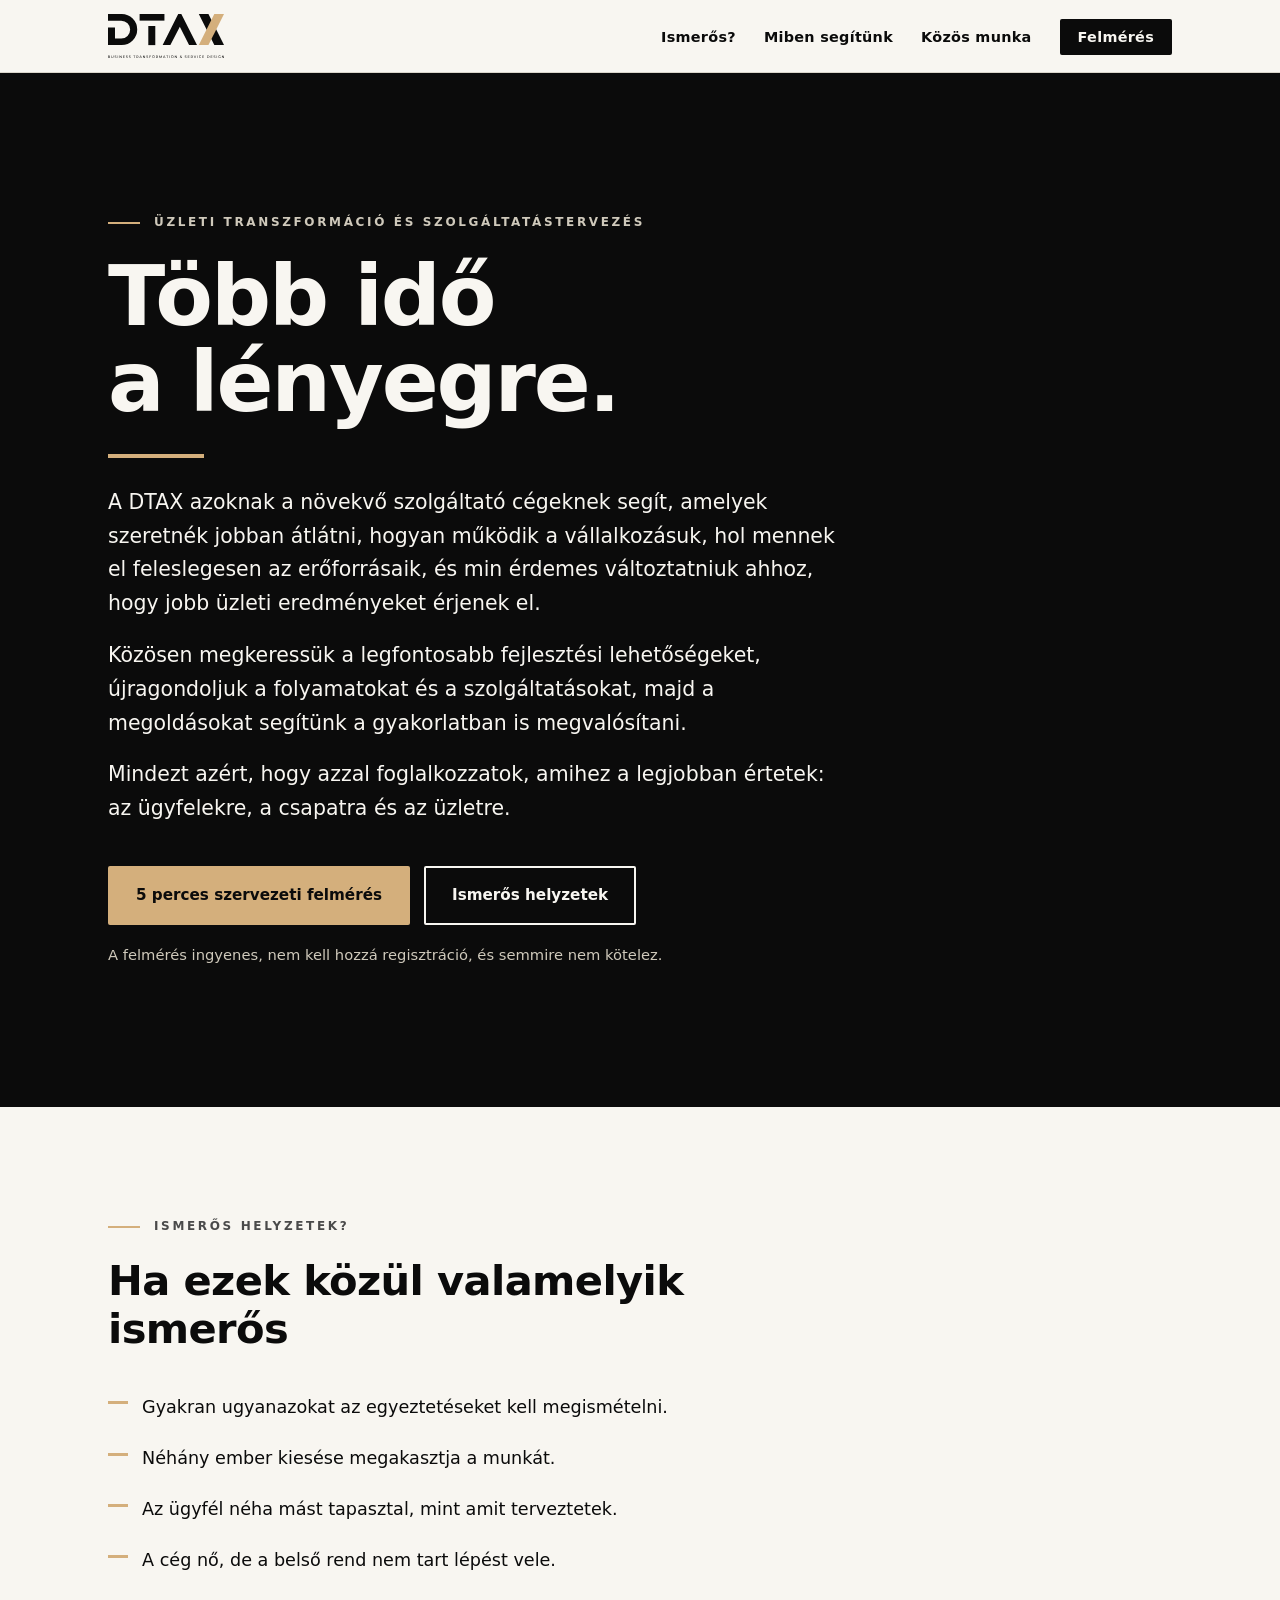
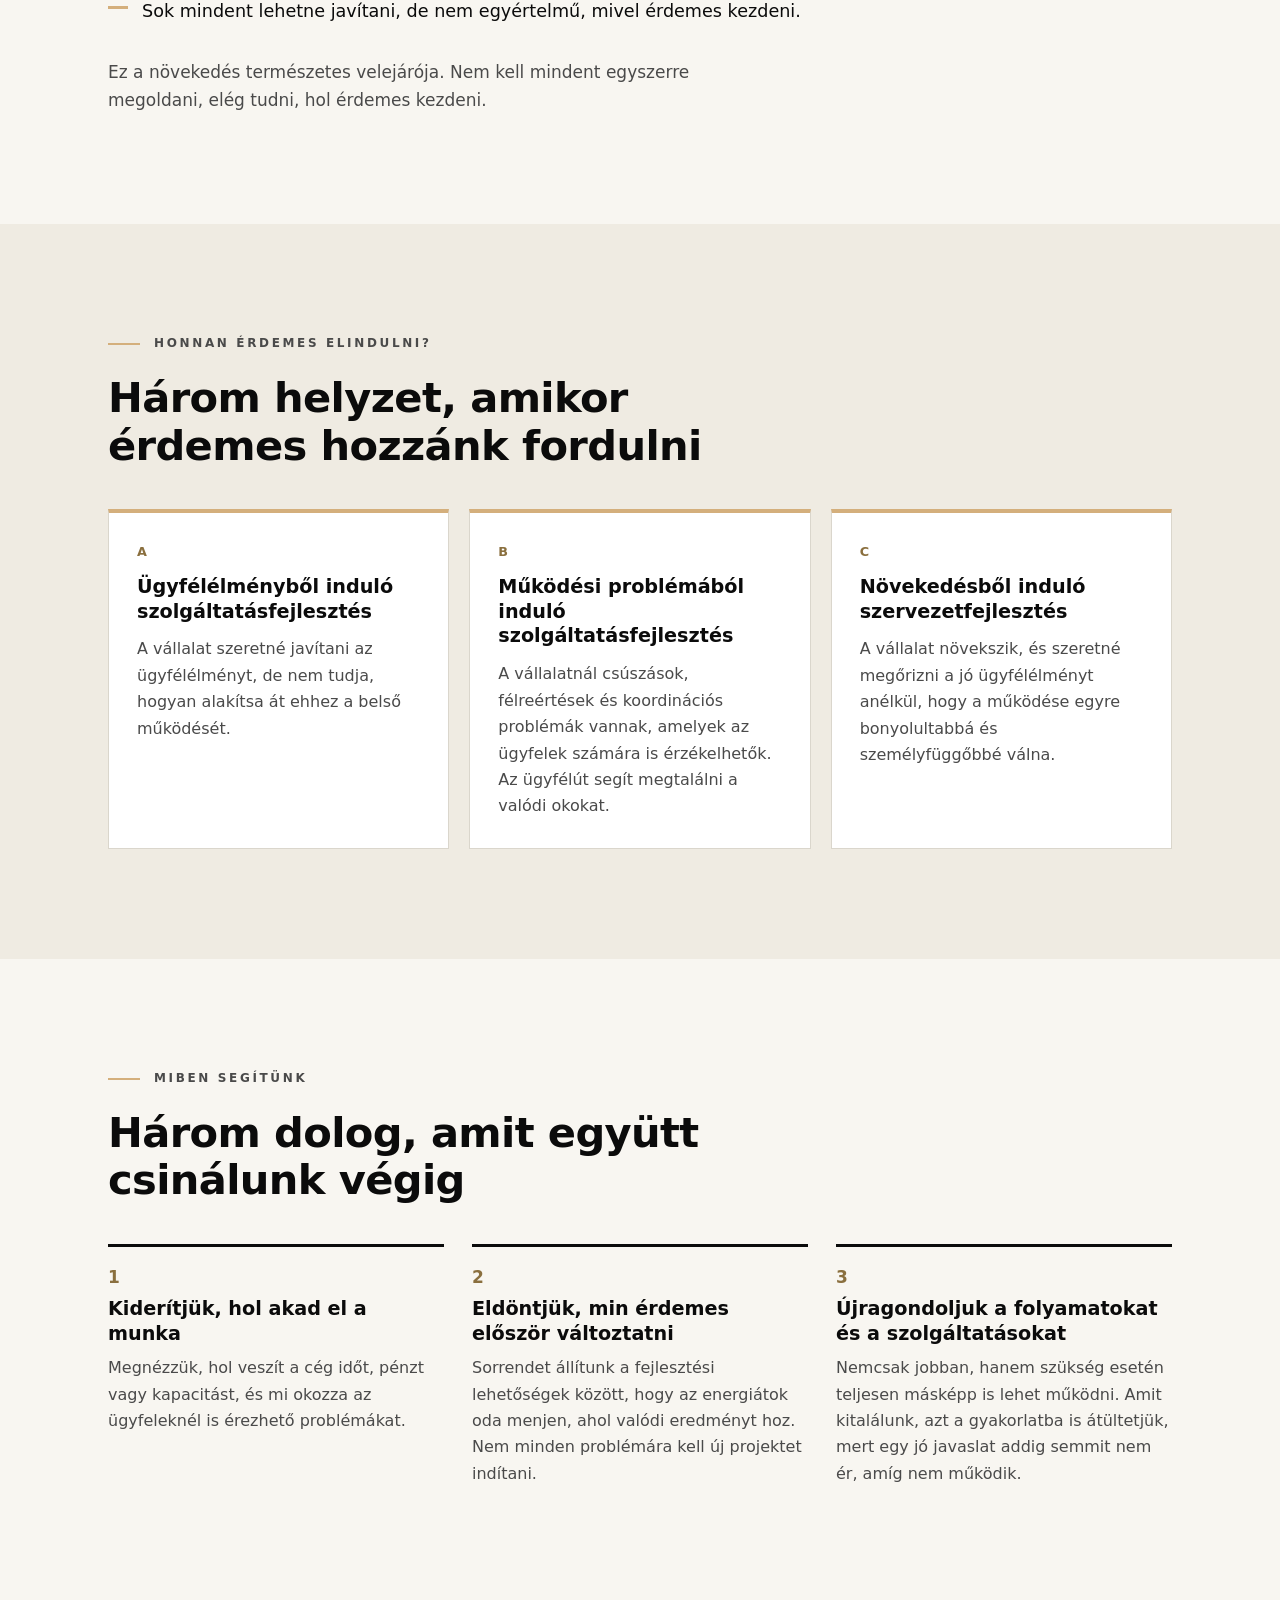
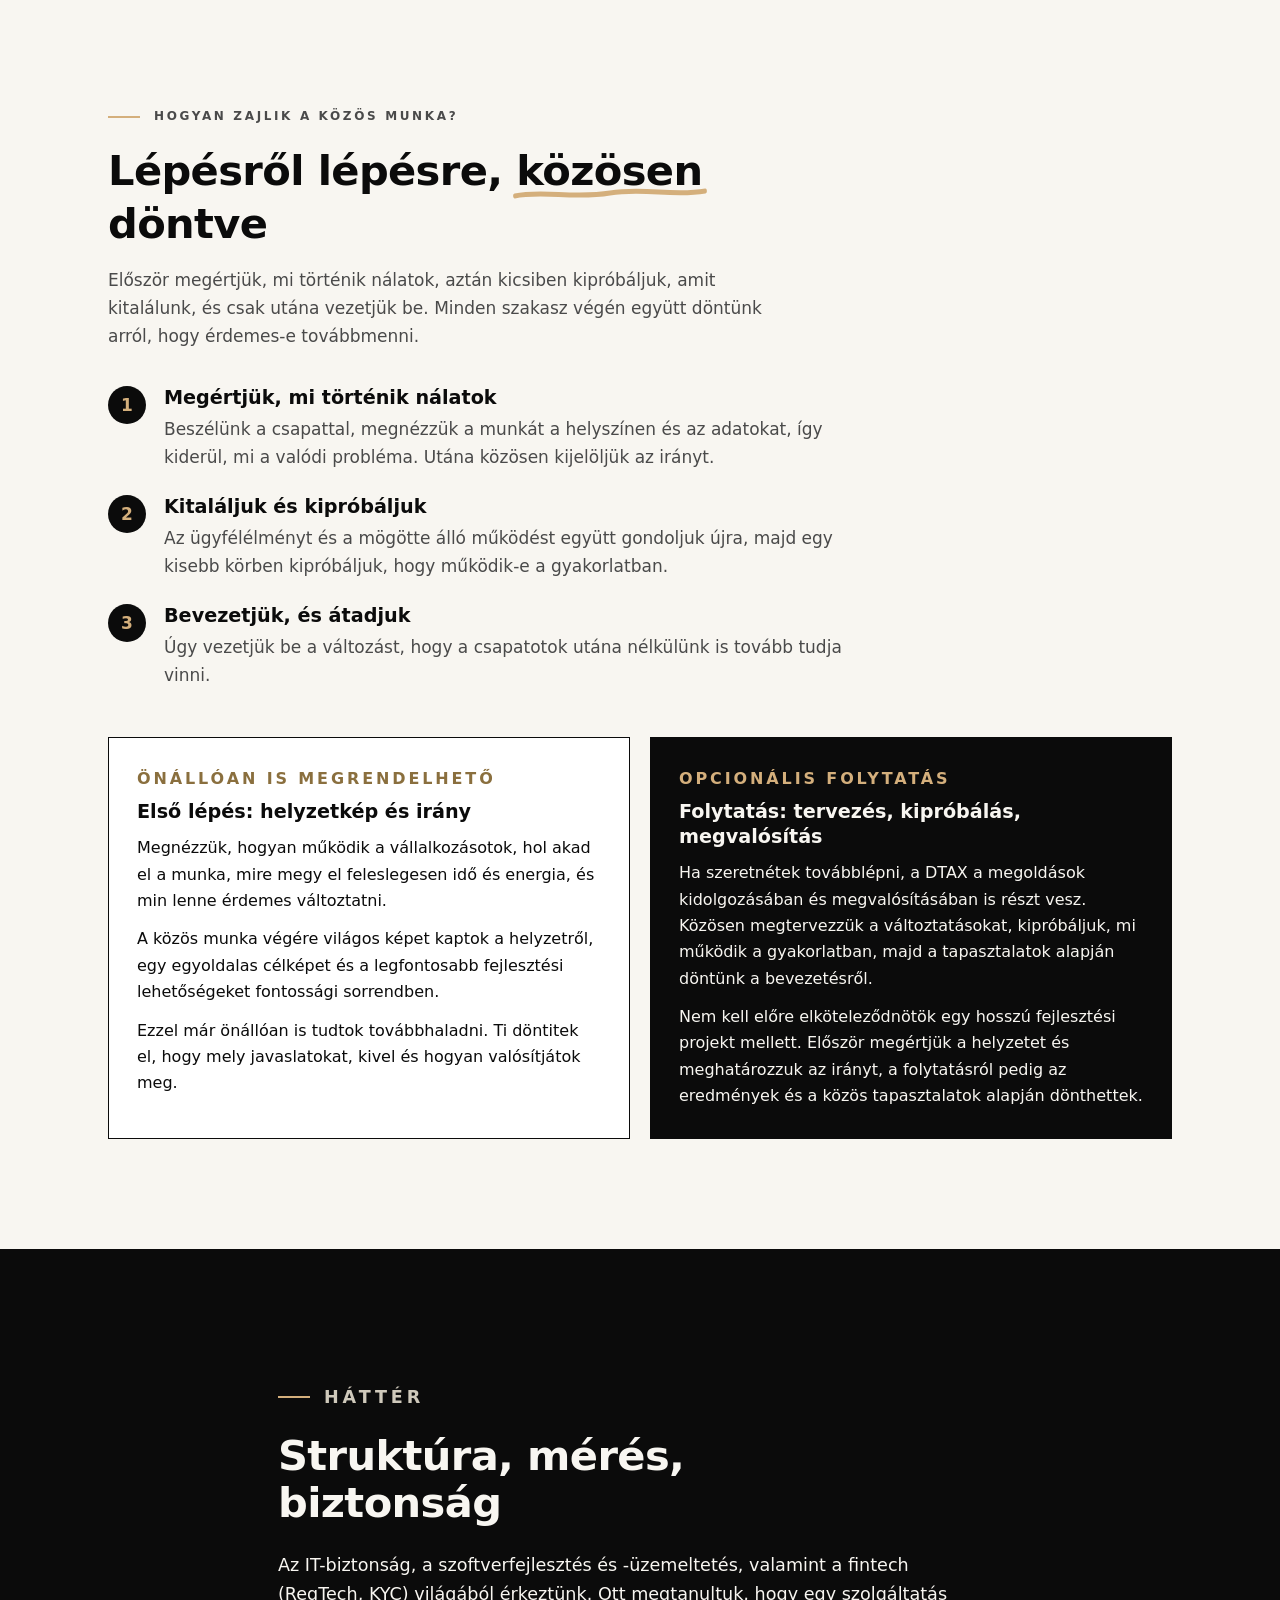
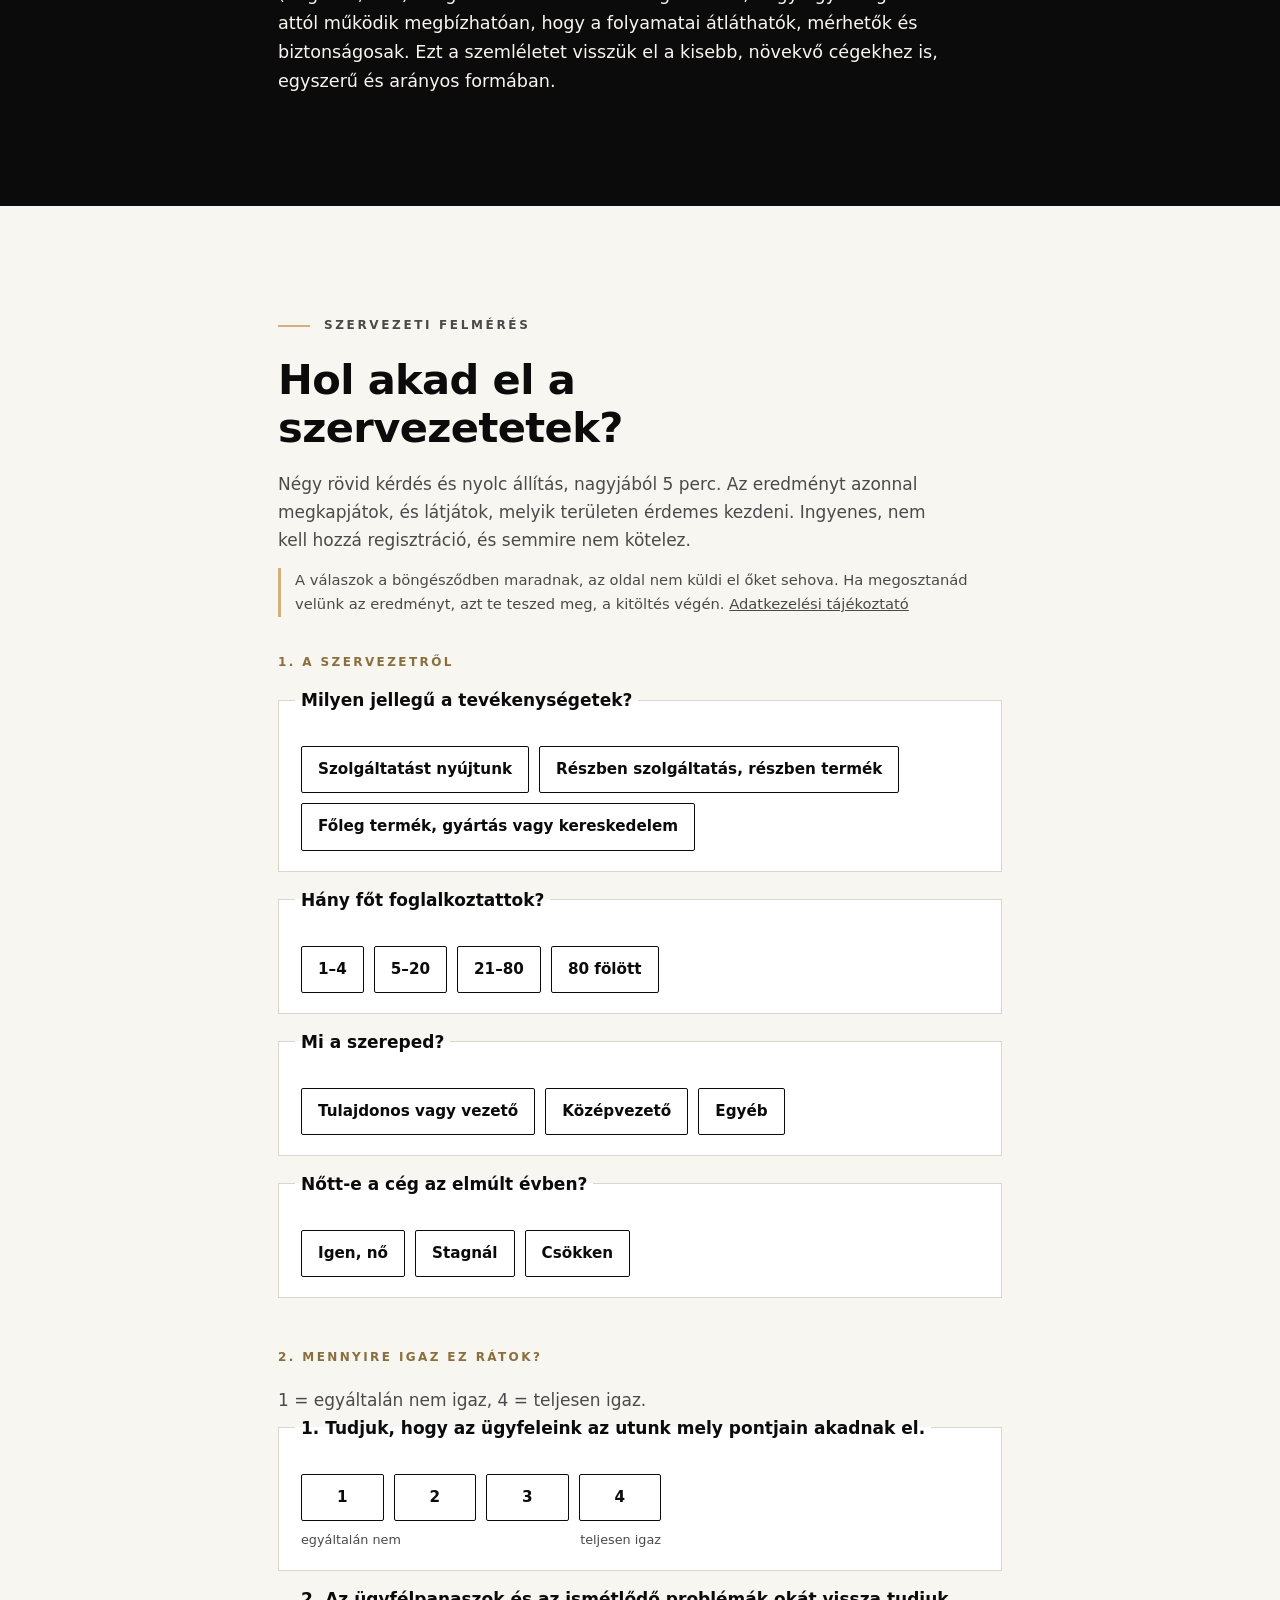
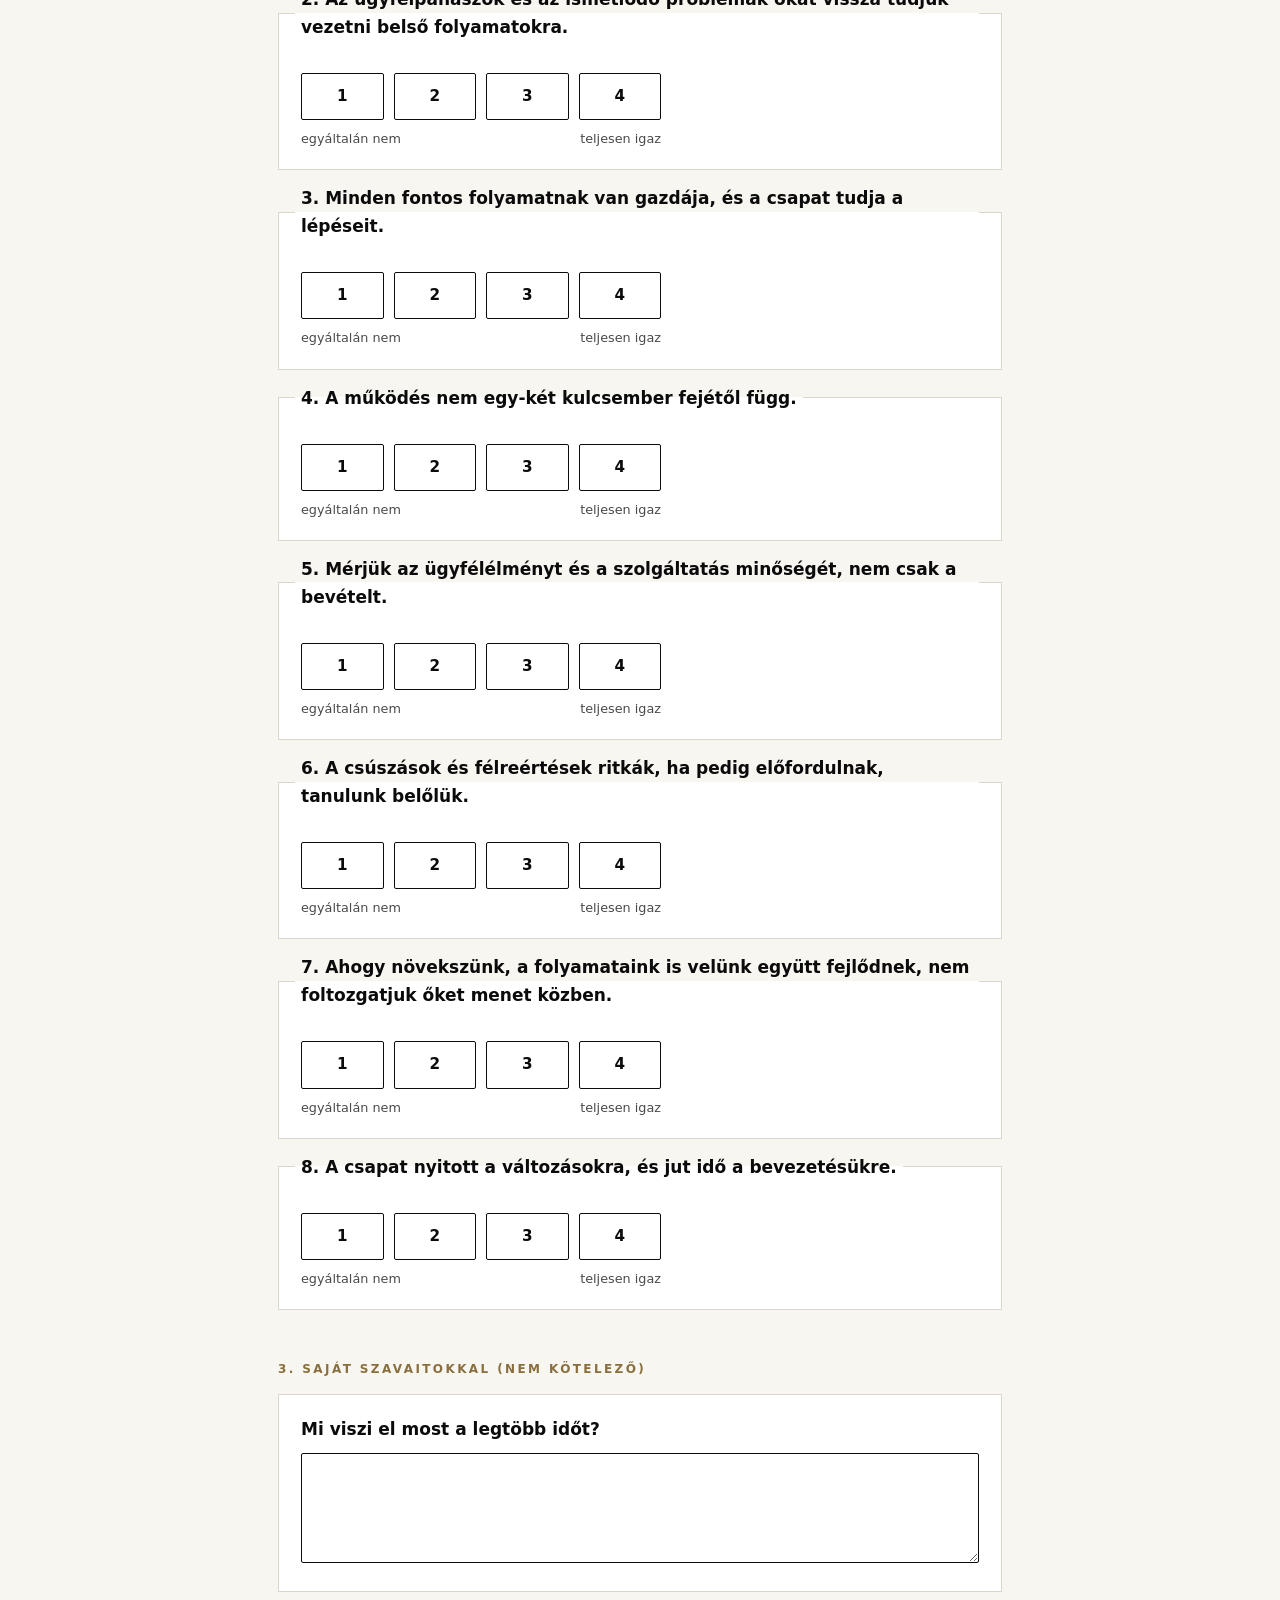
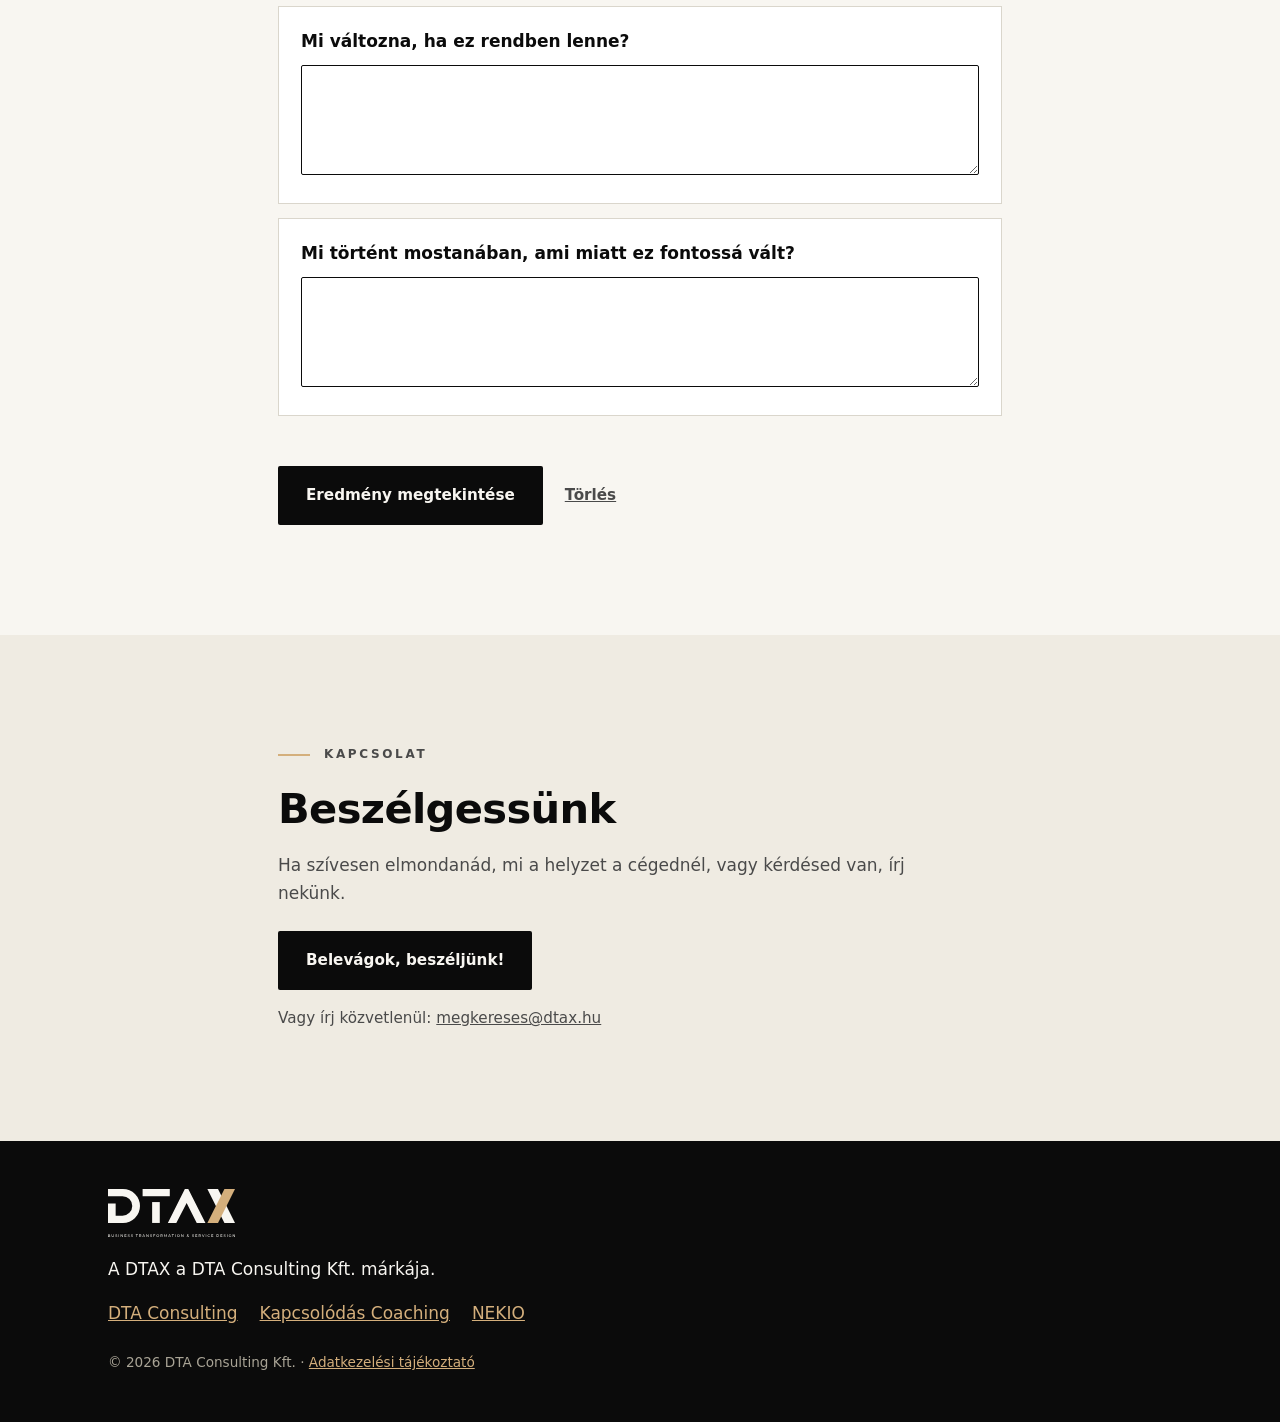
==== index.html @ 608e7c0e "Add files via upload" ====
<!doctype html>
<html lang="hu">
<head>
  <meta charset="utf-8">
  <meta name="viewport" content="width=device-width, initial-scale=1">
  <title>DTAX – Több idő a lényegre</title>
  <meta name="description" content="A DTAX növekvő szolgáltató cégeknek segít jobban átlátni a működésüket, megtalálni, hol mennek el feleslegesen az erőforrásaik, és a változtatásokat a gyakorlatban is megvalósítani.">
  <meta name="theme-color" content="#0B0B0B">
  <link rel="canonical" href="https://dtax.hu/">
  <link rel="icon" href="assets/dtax-avatar-dark.svg" type="image/svg+xml">
  <link rel="apple-touch-icon" href="assets/apple-touch-icon.png">

  <meta property="og:type" content="website">
  <meta property="og:locale" content="hu_HU">
  <meta property="og:site_name" content="DTAX">
  <meta property="og:title" content="DTAX – Több idő a lényegre">
  <meta property="og:description" content="Megkeressük, hol akad el a munka, min érdemes változtatni, és a megoldásokat a gyakorlatba is átültetjük.">
  <meta property="og:url" content="https://dtax.hu/">
  <meta name="twitter:card" content="summary">

  <link rel="stylesheet" href="styles.css">
</head>
<body>
  <a class="skip" href="#main">Ugrás a tartalomra</a>

  <header class="site-header" id="top">
    <div class="wrap header-inner">
      <a class="logo" href="#top" aria-label="DTAX – oldal teteje">
        <img src="assets/dtax-logo-light.svg" alt="DTAX" width="200" height="76">
      </a>
      <button class="nav-toggle" type="button" aria-expanded="false" aria-controls="site-nav">
        <span class="nav-toggle-label">Menü</span>
        <span class="nav-toggle-bars" aria-hidden="true"></span>
      </button>
      <nav class="site-nav" id="site-nav" aria-label="Főmenü">
        <ul>
          <li><a href="#ismeros">Ismerős?</a></li>
          <li><a href="#terulet">Miben segítünk</a></li>
          <li><a href="#modszer">Közös munka</a></li>
          <li><a class="nav-cta" href="#felmeres">Felmérés</a></li>
        </ul>
      </nav>
    </div>
  </header>

  <main id="main">
    <section class="hero" aria-labelledby="hero-title">
      <div class="wrap hero-inner">
        <p class="eyebrow">Üzleti transzformáció és szolgáltatástervezés</p>
        <h1 id="hero-title">Több idő<br>a lényegre.</h1>
        <p class="lead">A DTAX azoknak a növekvő szolgáltató cégeknek segít, amelyek szeretnék jobban átlátni, hogyan működik a vállalkozásuk, hol mennek el feleslegesen az erőforrásaik, és min érdemes változtatniuk ahhoz, hogy jobb üzleti eredményeket érjenek el.</p>
        <p class="lead lead-2">Közösen megkeressük a legfontosabb fejlesztési lehetőségeket, újragondoljuk a folyamatokat és a szolgáltatásokat, majd a megoldásokat segítünk a gyakorlatban is megvalósítani.</p>
        <p class="lead lead-2">Mindezt azért, hogy azzal foglalkozzatok, amihez a legjobban értetek: az ügyfelekre, a csapatra és az üzletre.</p>
        <div class="hero-actions">
          <a class="btn btn-gold" href="#felmeres">5 perces szervezeti felmérés</a>
          <a class="btn btn-ghost" href="#ismeros">Ismerős helyzetek</a>
        </div>
        <p class="hero-note">A felmérés ingyenes, nem kell hozzá regisztráció, és semmire nem kötelez.</p>
      </div>
    </section>

    <section class="section" id="ismeros" aria-labelledby="ismeros-title">
      <div class="wrap">
        <p class="eyebrow">Ismerős helyzetek?</p>
        <h2 id="ismeros-title">Ha ezek közül valamelyik ismerős</h2>
        <ul class="symptoms">
          <li>Gyakran ugyanazokat az egyeztetéseket kell megismételni.</li>
          <li>Néhány ember kiesése megakasztja a munkát.</li>
          <li>Az ügyfél néha mást tapasztal, mint amit terveztetek.</li>
          <li>A cég nő, de a belső rend nem tart lépést vele.</li>
          <li>Sok mindent lehetne javítani, de nem egyértelmű, mivel érdemes kezdeni.</li>
        </ul>
        <p class="symptoms-note">Ez a növekedés természetes velejárója. Nem kell mindent egyszerre megoldani, elég tudni, hol érdemes kezdeni.</p>
      </div>
    </section>

    <section class="section alt" id="helyzetek" aria-labelledby="helyzetek-title">
      <div class="wrap">
        <p class="eyebrow">Honnan érdemes elindulni?</p>
        <h2 id="helyzetek-title">Három helyzet, amikor érdemes hozzánk fordulni</h2>
        <ul class="cards three">
          <li class="card">
            <span class="card-tag">A</span>
            <h3>Ügyfélélményből induló szolgáltatásfejlesztés</h3>
            <p>A vállalat szeretné javítani az ügyfélélményt, de nem tudja, hogyan alakítsa át ehhez a belső működését.</p>
          </li>
          <li class="card">
            <span class="card-tag">B</span>
            <h3>Működési problémából induló szolgáltatásfejlesztés</h3>
            <p>A vállalatnál csúszások, félreértések és koordinációs problémák vannak, amelyek az ügyfelek számára is érzékelhetők. Az ügyfélút segít megtalálni a valódi okokat.</p>
          </li>
          <li class="card">
            <span class="card-tag">C</span>
            <h3>Növekedésből induló szervezetfejlesztés</h3>
            <p>A vállalat növekszik, és szeretné megőrizni a jó ügyfélélményt anélkül, hogy a működése egyre bonyolultabbá és személyfüggőbbé válna.</p>
          </li>
        </ul>
      </div>
    </section>

    <section class="section" id="terulet" aria-labelledby="terulet-title">
      <div class="wrap">
        <p class="eyebrow">Miben segítünk</p>
        <h2 id="terulet-title">Három dolog, amit együtt csinálunk végig</h2>
        <ol class="areas">
          <li>
            <span class="area-n">1</span>
            <h3>Kiderítjük, hol akad el a munka</h3>
            <p>Megnézzük, hol veszít a cég időt, pénzt vagy kapacitást, és mi okozza az ügyfeleknél is érezhető problémákat.</p>
          </li>
          <li>
            <span class="area-n">2</span>
            <h3>Eldöntjük, min érdemes először változtatni</h3>
            <p>Sorrendet állítunk a fejlesztési lehetőségek között, hogy az energiátok oda menjen, ahol valódi eredményt hoz. Nem minden problémára kell új projektet indítani.</p>
          </li>
          <li>
            <span class="area-n">3</span>
            <h3>Újragondoljuk a folyamatokat és a szolgáltatásokat</h3>
            <p>Nemcsak jobban, hanem szükség esetén teljesen másképp is lehet működni. Amit kitalálunk, azt a gyakorlatba is átültetjük, mert egy jó javaslat addig semmit nem ér, amíg nem működik.</p>
          </li>
        </ol>
      </div>
    </section>

    <section class="section" id="modszer" aria-labelledby="modszer-title">
      <div class="wrap">
        <p class="eyebrow">Hogyan zajlik a közös munka?</p>
        <h2 id="modszer-title">Lépésről lépésre, <span class="hl">közösen</span> döntve</h2>
        <p class="section-lead">Először megértjük, mi történik nálatok, aztán kicsiben kipróbáljuk, amit kitalálunk, és csak utána vezetjük be. Minden szakasz végén együtt döntünk arról, hogy érdemes-e továbbmenni.</p>

        <ol class="steps">
          <li><span class="step-n">1</span><div><h3>Megértjük, mi történik nálatok</h3><p>Beszélünk a csapattal, megnézzük a munkát a helyszínen és az adatokat, így kiderül, mi a valódi probléma. Utána közösen kijelöljük az irányt.</p></div></li>
          <li><span class="step-n">2</span><div><h3>Kitaláljuk és kipróbáljuk</h3><p>Az ügyfélélményt és a mögötte álló működést együtt gondoljuk újra, majd egy kisebb körben kipróbáljuk, hogy működik-e a gyakorlatban.</p></div></li>
          <li><span class="step-n">3</span><div><h3>Bevezetjük, és átadjuk</h3><p>Úgy vezetjük be a változást, hogy a csapatotok utána nélkülünk is tovább tudja vinni.</p></div></li>
        </ol>

        <div class="packages">
          <article class="package">
            <p class="package-kicker">Önállóan is megrendelhető</p>
            <h3>Első lépés: helyzetkép és irány</h3>
            <p>Megnézzük, hogyan működik a vállalkozásotok, hol akad el a munka, mire megy el feleslegesen idő és energia, és min lenne érdemes változtatni.</p>
            <p>A közös munka végére világos képet kaptok a helyzetről, egy egyoldalas célképet és a legfontosabb fejlesztési lehetőségeket fontossági sorrendben.</p>
            <p>Ezzel már önállóan is tudtok továbbhaladni. Ti döntitek el, hogy mely javaslatokat, kivel és hogyan valósítjátok meg.</p>
          </article>
          <article class="package dark">
            <p class="package-kicker">Opcionális folytatás</p>
            <h3>Folytatás: tervezés, kipróbálás, megvalósítás</h3>
            <p>Ha szeretnétek továbblépni, a DTAX a megoldások kidolgozásában és megvalósításában is részt vesz. Közösen megtervezzük a változtatásokat, kipróbáljuk, mi működik a gyakorlatban, majd a tapasztalatok alapján döntünk a bevezetésről.</p>
            <p>Nem kell előre elköteleződnötök egy hosszú fejlesztési projekt mellett. Először megértjük a helyzetet és meghatározzuk az irányt, a folytatásról pedig az eredmények és a közös tapasztalatok alapján dönthettek.</p>
          </article>
        </div>
      </div>
    </section>

    <section class="section dark" id="hatter" aria-labelledby="hatter-title">
      <div class="wrap narrow">
        <p class="eyebrow">Háttér</p>
        <h2 id="hatter-title">Struktúra, mérés, biztonság</h2>
        <p>Az IT-biztonság, a szoftverfejlesztés és -üzemeltetés, valamint a fintech (RegTech, KYC) világából érkeztünk. Ott megtanultuk, hogy egy szolgáltatás attól működik megbízhatóan, hogy a folyamatai átláthatók, mérhetők és biztonságosak. Ezt a szemléletet visszük el a kisebb, növekvő cégekhez is, egyszerű és arányos formában.</p>
      </div>
    </section>

    <section class="section" id="felmeres" aria-labelledby="felmeres-title">
      <div class="wrap narrow">
        <p class="eyebrow">Szervezeti felmérés</p>
        <h2 id="felmeres-title">Hol akad el a szervezetetek?</h2>
        <p class="section-lead">Négy rövid kérdés és nyolc állítás, nagyjából 5 perc. Az eredményt azonnal megkapjátok, és látjátok, melyik területen érdemes kezdeni. Ingyenes, nem kell hozzá regisztráció, és semmire nem kötelez.</p>
        <p class="privacy-note" id="privacy-note">A válaszok a böngésződben maradnak, az oldal nem küldi el őket sehova. Ha megosztanád velünk az eredményt, azt te teszed meg, a kitöltés végén. <a href="adatkezelesi-tajekoztato.html">Adatkezelési tájékoztató</a></p>

        <form id="assessment" novalidate aria-describedby="privacy-note">
          <div id="assessment-fields"></div>
          <p class="form-error" id="form-error" role="alert" hidden></p>
          <div class="form-actions">
            <button class="btn btn-ink" type="submit">Eredmény megtekintése</button>
            <button class="btn btn-link" type="reset" id="reset-btn">Törlés</button>
          </div>
        </form>

        <section id="result" class="result" tabindex="-1" aria-live="polite" hidden></section>
      </div>
    </section>

    <section class="section alt" id="kapcsolat" aria-labelledby="kapcsolat-title">
      <div class="wrap narrow">
        <p class="eyebrow">Kapcsolat</p>
        <h2 id="kapcsolat-title">Beszélgessünk</h2>
        <p class="section-lead">Ha szívesen elmondanád, mi a helyzet a cégednél, vagy kérdésed van, írj nekünk.</p>
        <p class="contact-line"><a class="btn btn-ink" href="mailto:megkereses@dtax.hu?subject=Beszéljünk">Belevágok, beszéljünk!</a></p>
        <p class="contact-alt">Vagy írj közvetlenül: <a href="mailto:megkereses@dtax.hu">megkereses@dtax.hu</a></p>
      </div>
    </section>
  </main>

  <footer class="site-footer">
    <div class="wrap footer-inner">
      <img src="assets/dtax-logo-dark.svg" alt="DTAX" width="160" height="61">
      <p>A DTAX a DTA Consulting Kft. márkája.</p>
      <nav class="footer-links" aria-label="Márkáink">
        <a href="https://dta-consulting.hu/">DTA Consulting</a>
        <a href="https://kapcsolodascoaching.hu/">Kapcsolódás Coaching</a>
        <a href="https://nekio.app/">NEKIO</a>
        <!-- SecHack: a link akkor kerüljön ide, ha a sechack.hu élesedett -->
      </nav>
      <p class="copy">© <span id="year">2026</span> DTA Consulting Kft. · <a href="adatkezelesi-tajekoztato.html">Adatkezelési tájékoztató</a></p>
    </div>
  </footer>

  <script data-goatcounter="https://dtax.goatcounter.com/count"
          async src="//gc.zgo.at/count.js"></script>
  <script src="script.js"></script>
</body>
</html>
---- styles.css ----
:root {
  --ink: #0B0B0B;
  --ivory: #F8F6F1;
  --gold: #D4AF7C;
  --gold-deep: #8A6F3E;
  --graphite: #4A4A4A;
  --surface: #EFEBE2;
  --line: #DAD6CC;
  --maxw: 1160px;
  --gutter: clamp(20px, 5vw, 48px);
  --font: "Montserrat", "Avenir Next", "Segoe UI", system-ui, -apple-system, "Helvetica Neue", Arial, sans-serif;
}

*, *::before, *::after { box-sizing: border-box; }
html { scroll-behavior: smooth; scroll-padding-top: 96px; }
@media (prefers-reduced-motion: reduce) { html { scroll-behavior: auto; } * { transition: none !important; } }

body {
  margin: 0; background: var(--ivory); color: var(--ink);
  font-family: var(--font); font-size: 1.0625rem; line-height: 1.65;
  -webkit-font-smoothing: antialiased;
}
img, svg { max-width: 100%; height: auto; }
a { color: inherit; }
h1, h2, h3, p, ul, ol, dl, dd, figure { margin: 0; }
ul, ol { padding: 0; list-style: none; }

.wrap { width: 100%; max-width: var(--maxw); margin-inline: auto; padding-inline: var(--gutter); }
.wrap.narrow { max-width: 820px; }

:focus-visible { outline: 3px solid var(--gold); outline-offset: 3px; border-radius: 2px; }
.dark :focus-visible, .hero :focus-visible, .site-footer :focus-visible { outline-color: var(--gold); }
.section :focus-visible { outline-color: var(--ink); }

.visually-hidden {
  position: absolute !important; width: 1px; height: 1px; overflow: hidden;
  clip: rect(0 0 0 0); white-space: nowrap;
}
.skip { position: absolute; left: 12px; top: -60px; z-index: 100; background: var(--ink); color: #fff; padding: 10px 16px; text-decoration: none; }
.skip:focus { top: 12px; }

/* Header */
.site-header { position: sticky; top: 0; z-index: 50; background: rgba(248, 246, 241, .94); backdrop-filter: blur(8px); border-bottom: 1px solid var(--line); }
.header-inner { display: flex; align-items: center; justify-content: space-between; min-height: 72px; gap: 16px; }
.logo img { display: block; height: 44px; width: auto; }
.site-nav ul { display: flex; gap: 28px; align-items: center; }
.site-nav a { text-decoration: none; font-size: .9rem; font-weight: 600; letter-spacing: .02em; padding: 8px 0; border-bottom: 2px solid transparent; }
.site-nav a:hover { border-bottom-color: var(--gold); }
.site-nav .nav-cta { background: var(--ink); color: var(--ivory); padding: 10px 18px; border-radius: 2px; border: 0; }
.site-nav .nav-cta:hover { background: #222; }
.nav-toggle { display: none; }

@media (max-width: 760px) {
  .nav-toggle { display: inline-flex; align-items: center; gap: 10px; background: none; border: 1px solid var(--ink); padding: 10px 14px; font: inherit; font-weight: 600; font-size: .85rem; cursor: pointer; color: var(--ink); }
  .nav-toggle-bars, .nav-toggle-bars::before { display: block; width: 18px; height: 2px; background: var(--ink); position: relative; }
  .nav-toggle-bars::before { content: ""; position: absolute; top: -6px; left: 0; }
  .site-nav { display: none; position: absolute; top: 100%; left: 0; right: 0; background: var(--ivory); border-bottom: 1px solid var(--line); padding: 12px var(--gutter) 20px; }
  .site-nav.open { display: block; }
  .site-nav ul { flex-direction: column; align-items: stretch; gap: 4px; }
  .site-nav a { display: block; padding: 12px 0; }
  .site-nav .nav-cta { text-align: center; margin-top: 8px; }
}

/* Typography */
.eyebrow { font-size: .75rem; letter-spacing: .22em; text-transform: uppercase; font-weight: 600; margin-bottom: 20px; display: flex; align-items: center; gap: 14px; color: var(--graphite); }
.eyebrow::before { content: ""; width: 32px; height: 2px; background: var(--gold); flex: none; }
h1 { font-size: clamp(2.75rem, 7vw, 5.25rem); line-height: 1.03; letter-spacing: -.025em; font-weight: 700; }
h2 { font-size: clamp(1.7rem, 3.4vw, 2.6rem); line-height: 1.15; letter-spacing: -.015em; font-weight: 700; max-width: 22ch; }
h3 { font-size: 1.2rem; line-height: 1.3; font-weight: 700; }
.lead { font-size: clamp(1.1rem, 1.6vw, 1.3rem); max-width: 56ch; margin-top: 28px; }
.section-lead { max-width: 62ch; margin-top: 18px; color: var(--graphite); }

/* Hero */
.hero { background: var(--ink); color: var(--ivory); padding: clamp(64px, 12vw, 140px) 0; }
.hero .eyebrow { color: #cfc9bb; }
.hero h1 { color: var(--ivory); }
.hero h1::after { content: ""; display: block; width: 96px; height: 4px; background: var(--gold); margin-top: 28px; }
.hero-actions { display: flex; flex-wrap: wrap; gap: 14px; margin-top: 40px; }

.btn { display: inline-block; text-decoration: none; font: inherit; font-weight: 700; font-size: .95rem; padding: 15px 26px; border: 2px solid transparent; border-radius: 2px; cursor: pointer; transition: background .15s, color .15s, border-color .15s; }
.btn-gold { background: var(--gold); color: var(--ink); }
.btn-gold:hover { background: #e2c391; }
.btn-ghost { border-color: var(--ivory); color: var(--ivory); background: transparent; }
.btn-ghost:hover { background: var(--ivory); color: var(--ink); }
.btn-ink { background: var(--ink); color: var(--ivory); }
.btn-ink:hover { background: #2a2a2a; }
.btn-line { background: transparent; color: var(--ink); border-color: var(--ink); }
.btn-line:hover { background: var(--ink); color: var(--ivory); }
.btn-link { background: none; color: var(--graphite); text-decoration: underline; padding-inline: 10px; }

/* Sections */
.section { padding: clamp(56px, 9vw, 110px) 0; }
.section.alt { background: var(--surface); }
.section.dark { background: var(--ink); color: var(--ivory); }
.section.dark .eyebrow { color: #cfc9bb; }
.section.dark p { max-width: 62ch; margin-top: 24px; font-size: 1.1rem; }
.sub { margin-top: 56px; margin-bottom: 20px; }

.cards { display: grid; gap: 20px; margin-top: 40px; }
.cards.three { grid-template-columns: repeat(auto-fit, minmax(260px, 1fr)); }
.card { background: #fff; border: 1px solid var(--line); border-top: 4px solid var(--gold); padding: 28px; display: flex; flex-direction: column; gap: 12px; }
.card-tag { font-weight: 700; font-size: .8rem; letter-spacing: .12em; color: var(--gold-deep); }
.card p { color: var(--graphite); font-size: 1rem; }

.two-col { display: grid; gap: 40px; grid-template-columns: repeat(auto-fit, minmax(280px, 1fr)); margin-top: 36px; }
.two-col p { margin-top: 10px; color: var(--graphite); }

.packages { display: grid; gap: 20px; grid-template-columns: repeat(auto-fit, minmax(300px, 1fr)); margin-top: 40px; }
.package { border: 1px solid var(--ink); padding: 28px; background: #fff; }
.package.dark { background: var(--ink); color: var(--ivory); }
.package-kicker { font-size: .72rem; letter-spacing: .18em; text-transform: uppercase; font-weight: 700; color: var(--gold-deep); margin-bottom: 8px; }
.package.dark .package-kicker { color: var(--gold); }
.package-phases { font-weight: 700; margin: 6px 0 12px; }
.package p { font-size: 1rem; }
.package h3 { margin-bottom: 10px; }

.table-wrap { overflow-x: auto; margin-top: 40px; border: 1px solid var(--line); background: #fff; }
.phases { width: 100%; border-collapse: collapse; min-width: 720px; font-size: .95rem; }
.phases th, .phases td { text-align: left; vertical-align: top; padding: 14px 16px; border-bottom: 1px solid var(--line); }
.phases thead th { background: var(--ink); color: var(--ivory); font-size: .8rem; letter-spacing: .08em; text-transform: uppercase; }
.phases tbody th { white-space: nowrap; }
.phases tbody tr:last-child > * { border-bottom: 0; }

.principles { display: grid; gap: 16px; grid-template-columns: repeat(auto-fit, minmax(300px, 1fr)); counter-reset: p; }
.principles li { counter-increment: p; padding-left: 52px; position: relative; color: var(--graphite); }
.principles li::before { content: counter(p); position: absolute; left: 0; top: 0; width: 34px; height: 34px; border-radius: 50%; background: var(--ink); color: var(--gold); font-weight: 700; display: grid; place-items: center; font-size: .9rem; }
.principles strong { color: var(--ink); }

/* Assessment */
.privacy-note { margin-top: 14px; font-size: .92rem; color: var(--graphite); border-left: 3px solid var(--gold); padding-left: 14px; }
#assessment { margin-top: 36px; }
fieldset { border: 0; padding: 0; margin: 0 0 36px; min-width: 0; }
.fs-title { font-size: .75rem; letter-spacing: .2em; text-transform: uppercase; font-weight: 700; color: var(--gold-deep); padding: 0; margin-bottom: 14px; display: block; }
.q { border: 1px solid var(--line); background: #fff; padding: 20px 22px; margin-bottom: 14px; }
.q legend, .q .q-label { font-weight: 600; padding: 0 6px; margin-left: -6px; }
.q .q-label { display: block; margin-bottom: 10px; padding: 0; margin-left: 0; }
.q.invalid { border-color: #a4262c; box-shadow: 0 0 0 1px #a4262c; }
.opts { display: flex; flex-wrap: wrap; gap: 10px; margin-top: 12px; }
.opt { position: relative; }
.opt input { position: absolute; opacity: 0; inset: 0; width: 100%; height: 100%; margin: 0; cursor: pointer; }
.opt span { display: block; padding: 10px 16px; border: 1.5px solid var(--ink); border-radius: 2px; font-size: .95rem; font-weight: 600; background: #fff; min-width: 48px; text-align: center; }
.opt input:checked + span { background: var(--ink); color: var(--ivory); border-color: var(--ink); }
.opt input:focus-visible + span { outline: 3px solid var(--gold); outline-offset: 2px; }
.scale-key { display: flex; justify-content: space-between; font-size: .8rem; color: var(--graphite); margin-top: 8px; max-width: 360px; }
.scale .opts { max-width: 360px; }
.scale .opt { flex: 1; }
textarea, input[type="text"] { width: 100%; font: inherit; padding: 12px 14px; border: 1.5px solid var(--ink); border-radius: 2px; background: #fff; color: var(--ink); }
textarea { min-height: 84px; resize: vertical; }
.opt-note { font-weight: 400; color: var(--graphite); font-size: .85rem; }
.form-error { color: #a4262c; font-weight: 600; margin-bottom: 14px; }
.form-actions { display: flex; flex-wrap: wrap; align-items: center; gap: 10px; }

/* Result */
.result { margin-top: 48px; border: 2px solid var(--ink); background: #fff; padding: clamp(22px, 4vw, 40px); scroll-margin-top: 100px; }
.result:focus { outline: none; }
.result h3 { font-size: 1.5rem; margin-bottom: 8px; }
.result h4 { margin: 28px 0 10px; font-size: 1rem; letter-spacing: .02em; }
.bars { display: grid; gap: 16px; margin-top: 18px; }
.bar-row .bar-head { display: flex; justify-content: space-between; font-weight: 600; font-size: .95rem; margin-bottom: 6px; gap: 12px; }
.bar { height: 14px; background: var(--surface); border: 1px solid var(--line); border-radius: 2px; overflow: hidden; }
.bar > i { display: block; height: 100%; background: var(--ink); }
.bar-row.low .bar > i { background: var(--gold); }
.bar-row.low .bar-head::after { content: "← itt érdemes kezdeni"; font-weight: 600; color: var(--gold-deep); font-size: .85rem; }
.bar-row.low .bar-head { flex-wrap: wrap; }
.entry { background: var(--ink); color: var(--ivory); padding: 22px 24px; margin-top: 24px; border-left: 6px solid var(--gold); }
.entry strong { color: var(--gold); }
.entry p + p { margin-top: 10px; }
.note { margin-top: 18px; padding: 14px 16px; background: var(--surface); font-size: .95rem; }
.share textarea { min-height: 220px; font-size: .85rem; font-family: ui-monospace, Menlo, Consolas, monospace; }
.share-actions { display: flex; flex-wrap: wrap; gap: 10px; margin-top: 12px; }
.copied { font-weight: 600; color: var(--gold-deep); align-self: center; }

/* Footer */
.site-footer { background: var(--ink); color: var(--ivory); padding: 48px 0; }
.footer-inner { display: grid; gap: 10px; }
.footer-inner img { height: 48px; width: auto; margin-bottom: 8px; }
.footer-inner .copy { color: #a9a496; font-size: .85rem; margin-top: 8px; }
.site-footer a { color: var(--gold); }

@media print {
  .site-header, .hero-actions, .form-actions, .site-footer, .share-actions { display: none !important; }
  .hero { padding: 24px 0; }
}

/* Kiegészítések */
.hero-note { margin-top: 18px; font-size: .92rem; color: #cfc9bb; }
.outcomes { display: grid; gap: 28px; grid-template-columns: repeat(auto-fit, minmax(240px, 1fr)); margin-top: 40px; }
.outcomes li { border-top: 3px solid var(--gold); padding-top: 16px; }
.outcomes p { margin-top: 8px; color: var(--graphite); font-size: 1rem; }
.steps { display: grid; gap: 24px; margin-top: 36px; max-width: 760px; }
.steps li { display: flex; gap: 18px; align-items: flex-start; }
.step-n { flex: none; width: 38px; height: 38px; border-radius: 50%; background: var(--ink); color: var(--gold); font-weight: 700; display: grid; place-items: center; }
.steps p { margin-top: 4px; color: var(--graphite); }
.packages { margin-top: 48px; }
.contact-line { margin-top: 24px; }
.lead-2 { margin-top: 18px; }
.symptoms { display: grid; gap: 14px; margin-top: 36px; max-width: 760px; }
.symptoms li { position: relative; padding: 4px 0 4px 34px; font-size: 1.1rem; }
.symptoms li::before { content: ""; position: absolute; left: 0; top: .72em; width: 20px; height: 3px; background: var(--gold); }
.areas { display: grid; gap: 28px; grid-template-columns: repeat(auto-fit, minmax(260px, 1fr)); margin-top: 40px; }
.areas li { border-top: 3px solid var(--ink); padding-top: 16px; }
.area-n { display: block; font-weight: 700; color: var(--gold-deep); margin-bottom: 6px; }
.areas p { margin-top: 8px; color: var(--graphite); font-size: 1rem; }

/* Közösen: kézzel húzott arany aláhúzás */
.hl { position: relative; display: inline-block; white-space: nowrap; padding-bottom: .12em; }
.hl::after {
  content: ""; position: absolute; left: -2%; right: -2%; bottom: -.04em; height: .34em;
  background: url("data:image/svg+xml,%3Csvg xmlns='http://www.w3.org/2000/svg' viewBox='0 0 300 14' preserveAspectRatio='none'%3E%3Cpath d='M3 9 C 45 3, 95 12, 150 6 S 245 10, 297 4' fill='none' stroke='%23D4AF7C' stroke-width='5' stroke-linecap='round'/%3E%3C/svg%3E") no-repeat center / 100% 100%;
  transform-origin: left center; animation: hl-draw .9s .2s ease-out both;
}
@keyframes hl-draw { from { transform: scaleX(0); } to { transform: scaleX(1); } }
@media (prefers-reduced-motion: reduce) { .hl::after { animation: none; } }

.symptoms-note { margin-top: 28px; max-width: 60ch; color: var(--graphite); }
.contact-alt { margin-top: 16px; font-size: .95rem; color: var(--graphite); }
.footer-links { display: flex; flex-wrap: wrap; gap: 8px 22px; margin: 6px 0; }
.footer-links a, .footer-inner .copy a { color: var(--gold); }
.package p + p { margin-top: 12px; }

/* Jogi oldal */
.legal { padding: clamp(40px, 7vw, 80px) 0 clamp(56px, 9vw, 110px); }
.legal h1 { font-size: clamp(2rem, 4.5vw, 3rem); }
.legal-meta { color: var(--graphite); margin: 10px 0 28px; font-size: .95rem; }
.legal h2 { font-size: 1.35rem; max-width: none; margin: 40px 0 12px; }
.legal h3 { font-size: 1.05rem; margin: 26px 0 8px; }
.legal p { margin-top: 12px; max-width: 70ch; }
.legal .facts { margin: 14px 0; border: 1px solid var(--line); background: #fff; }
.legal .facts div { display: grid; grid-template-columns: 200px 1fr; gap: 12px; padding: 12px 16px; border-bottom: 1px solid var(--line); }
.legal .facts div:last-child { border-bottom: 0; }
.legal dt { font-weight: 700; font-size: .92rem; }
.legal dd { margin: 0; }
@media (max-width: 560px) { .legal .facts div { grid-template-columns: 1fr; gap: 2px; } }
.legal-list { display: grid; gap: 8px; margin: 12px 0; padding-left: 20px; list-style: disc; max-width: 70ch; }
.legal-back { margin-top: 40px; }
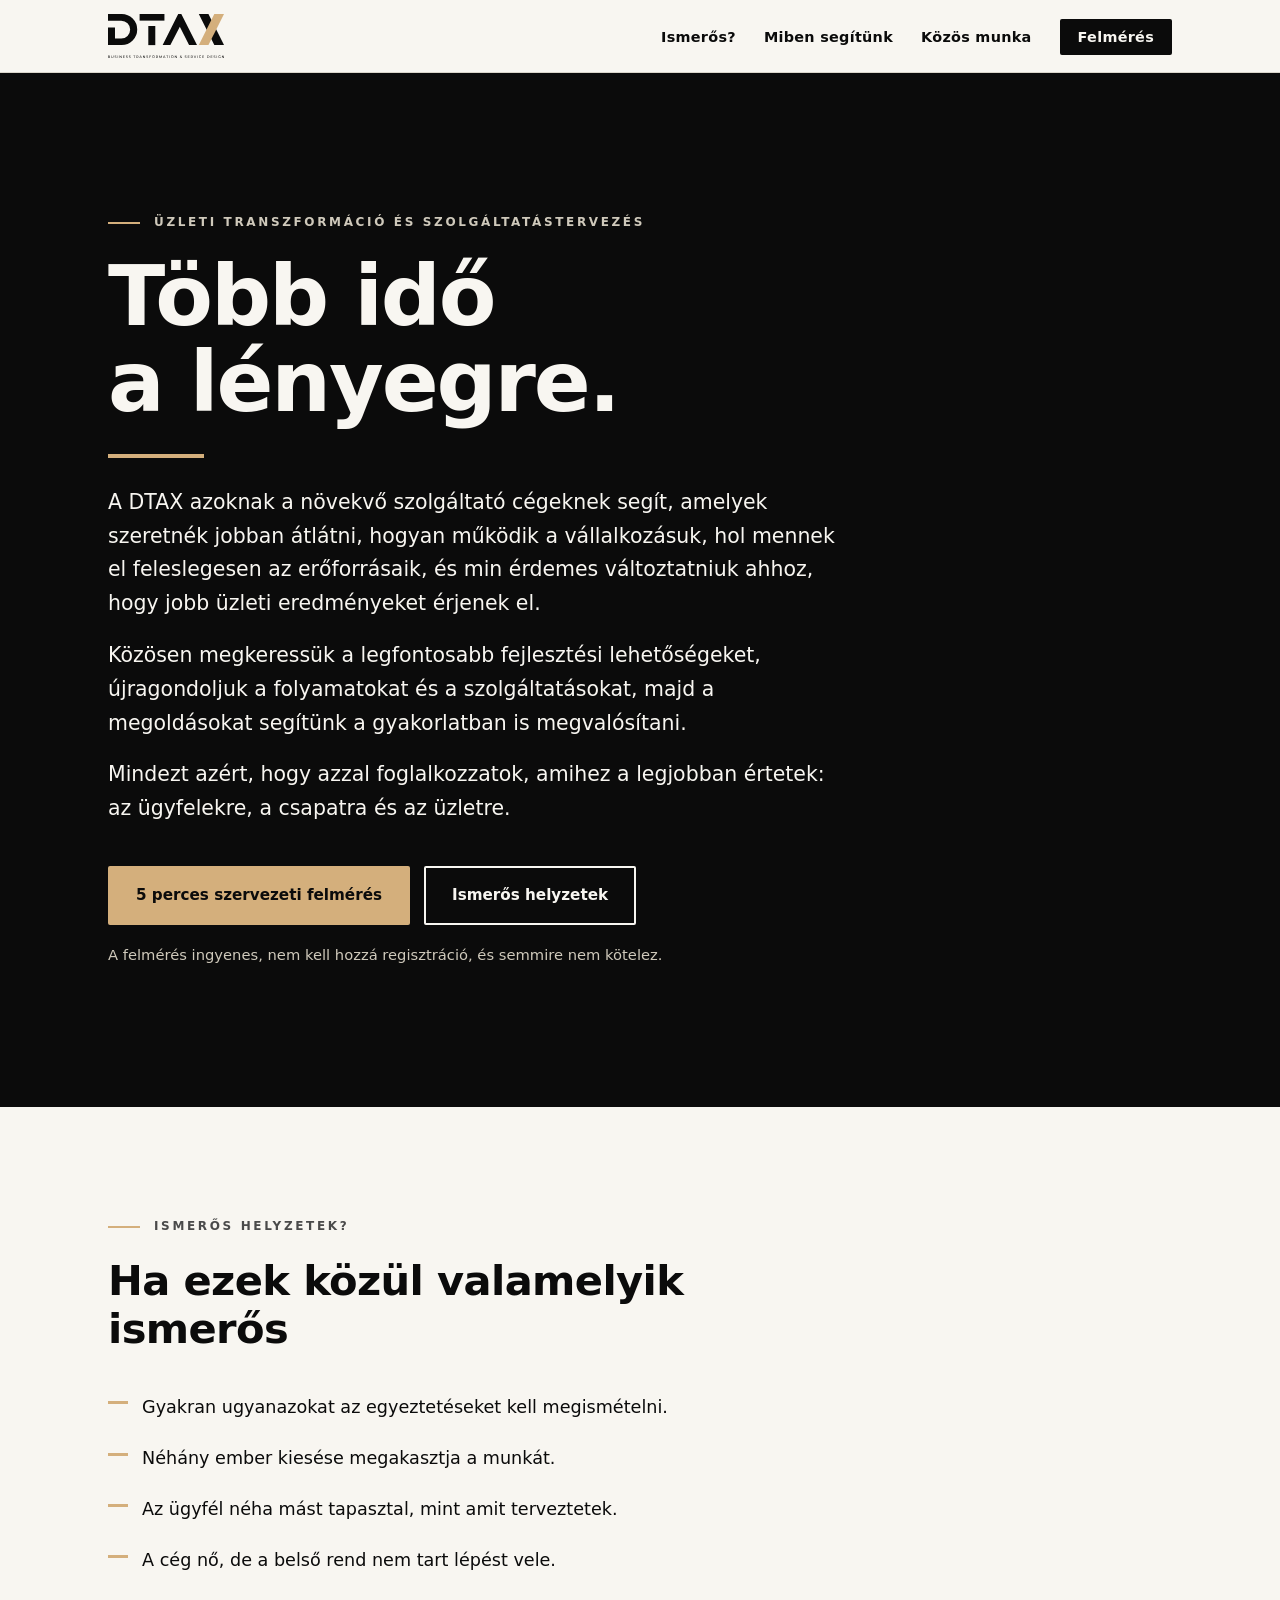
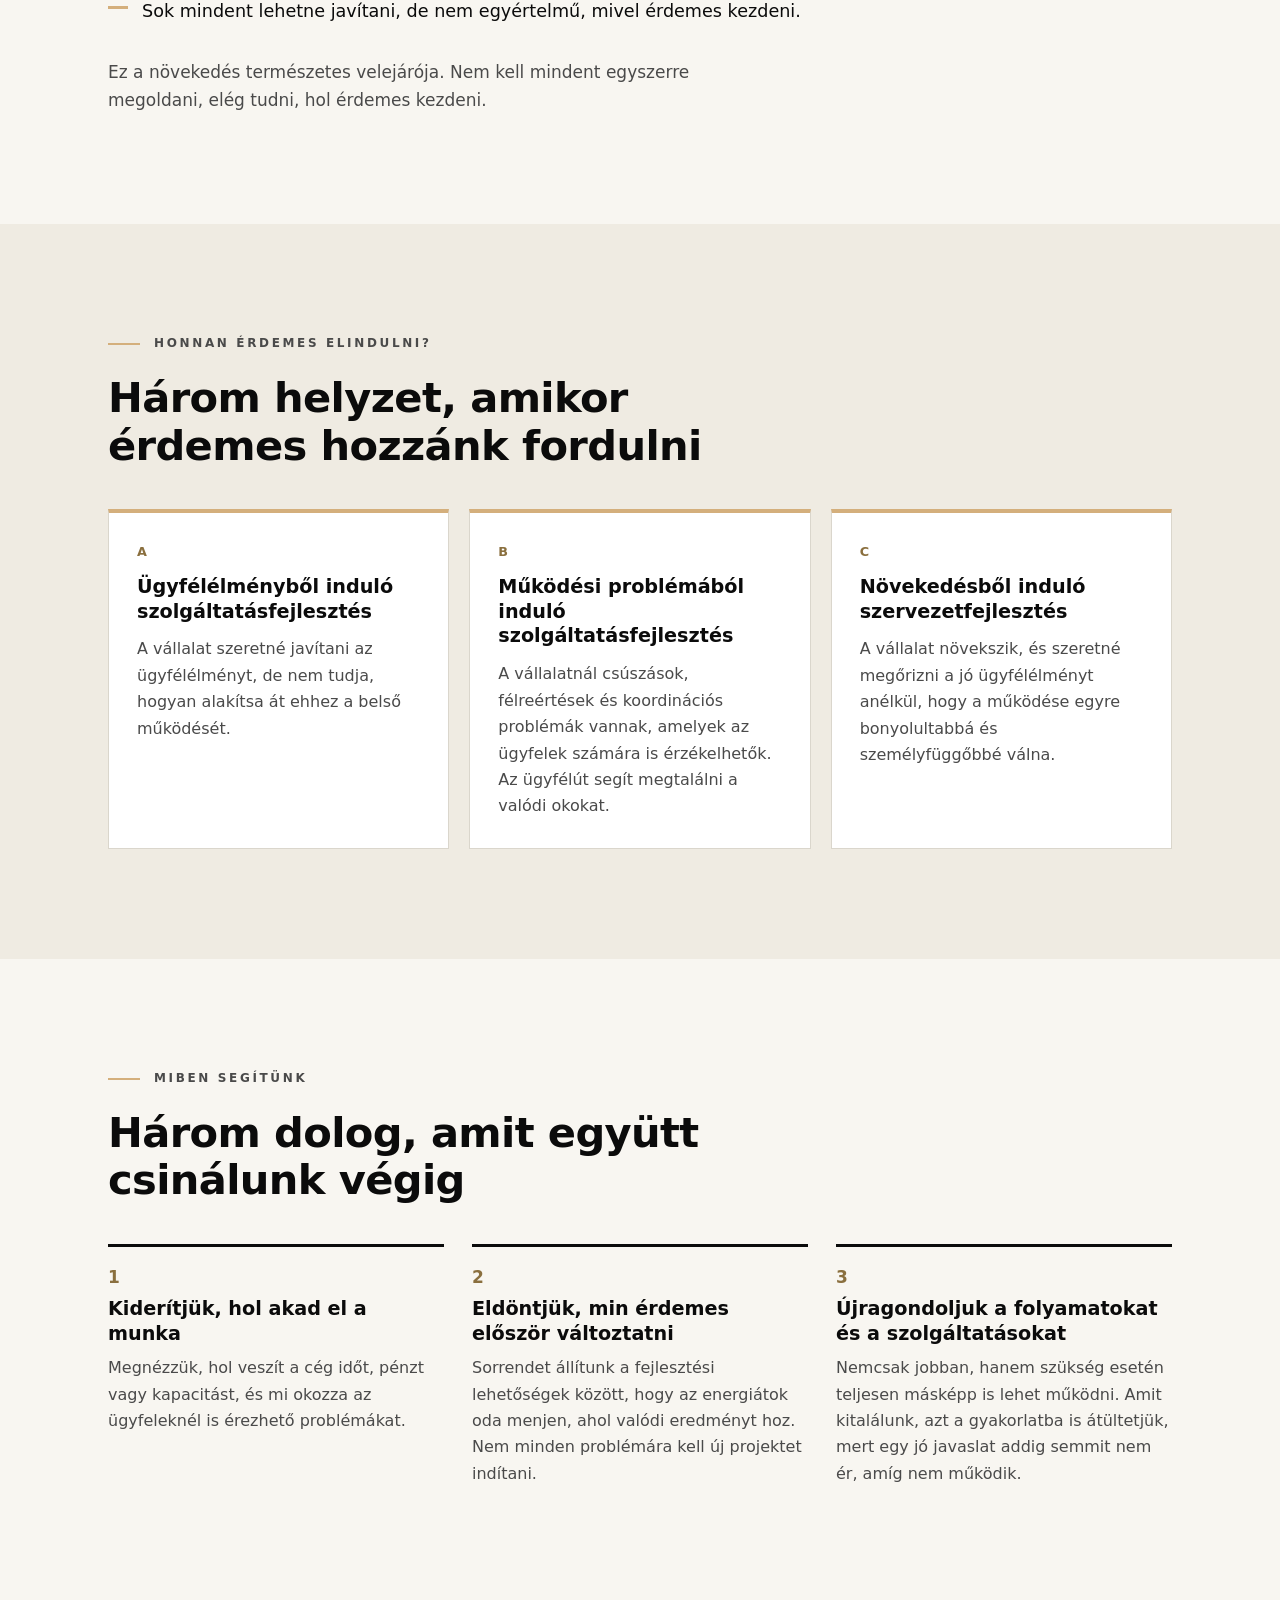
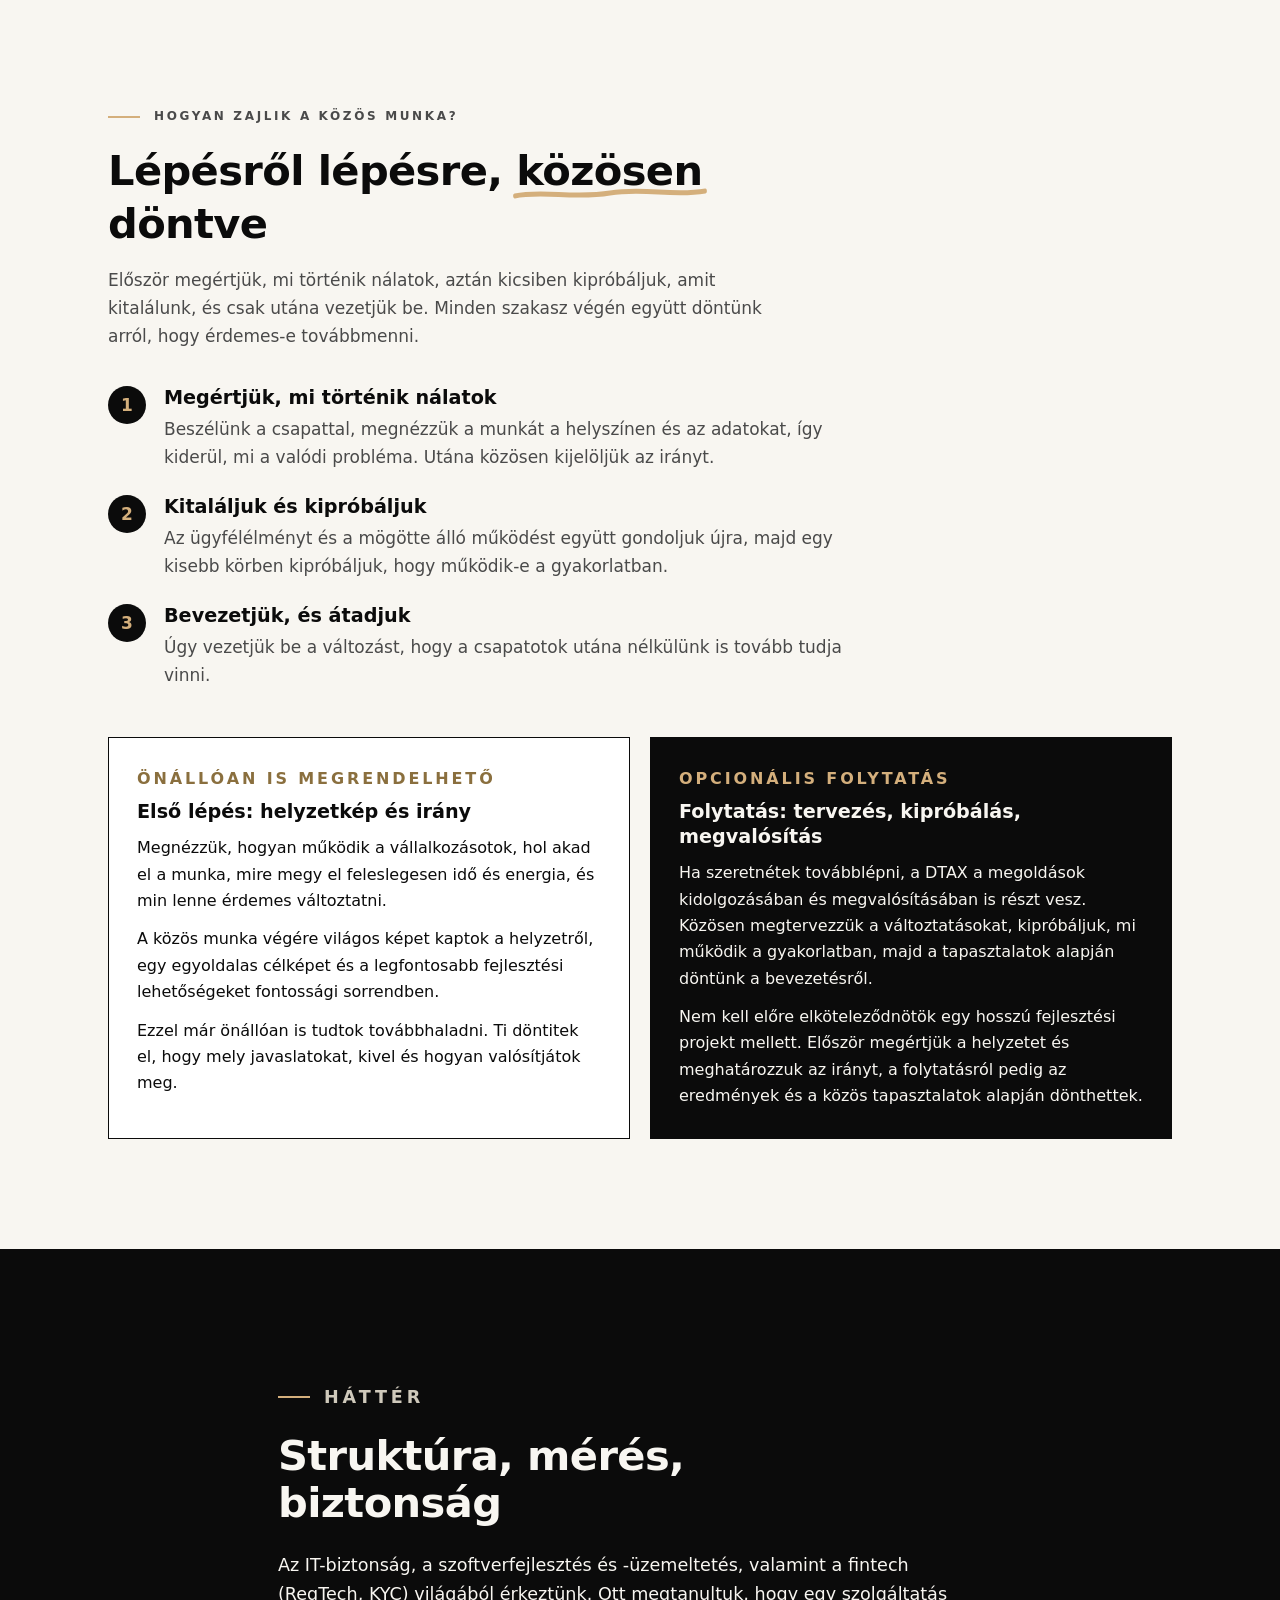
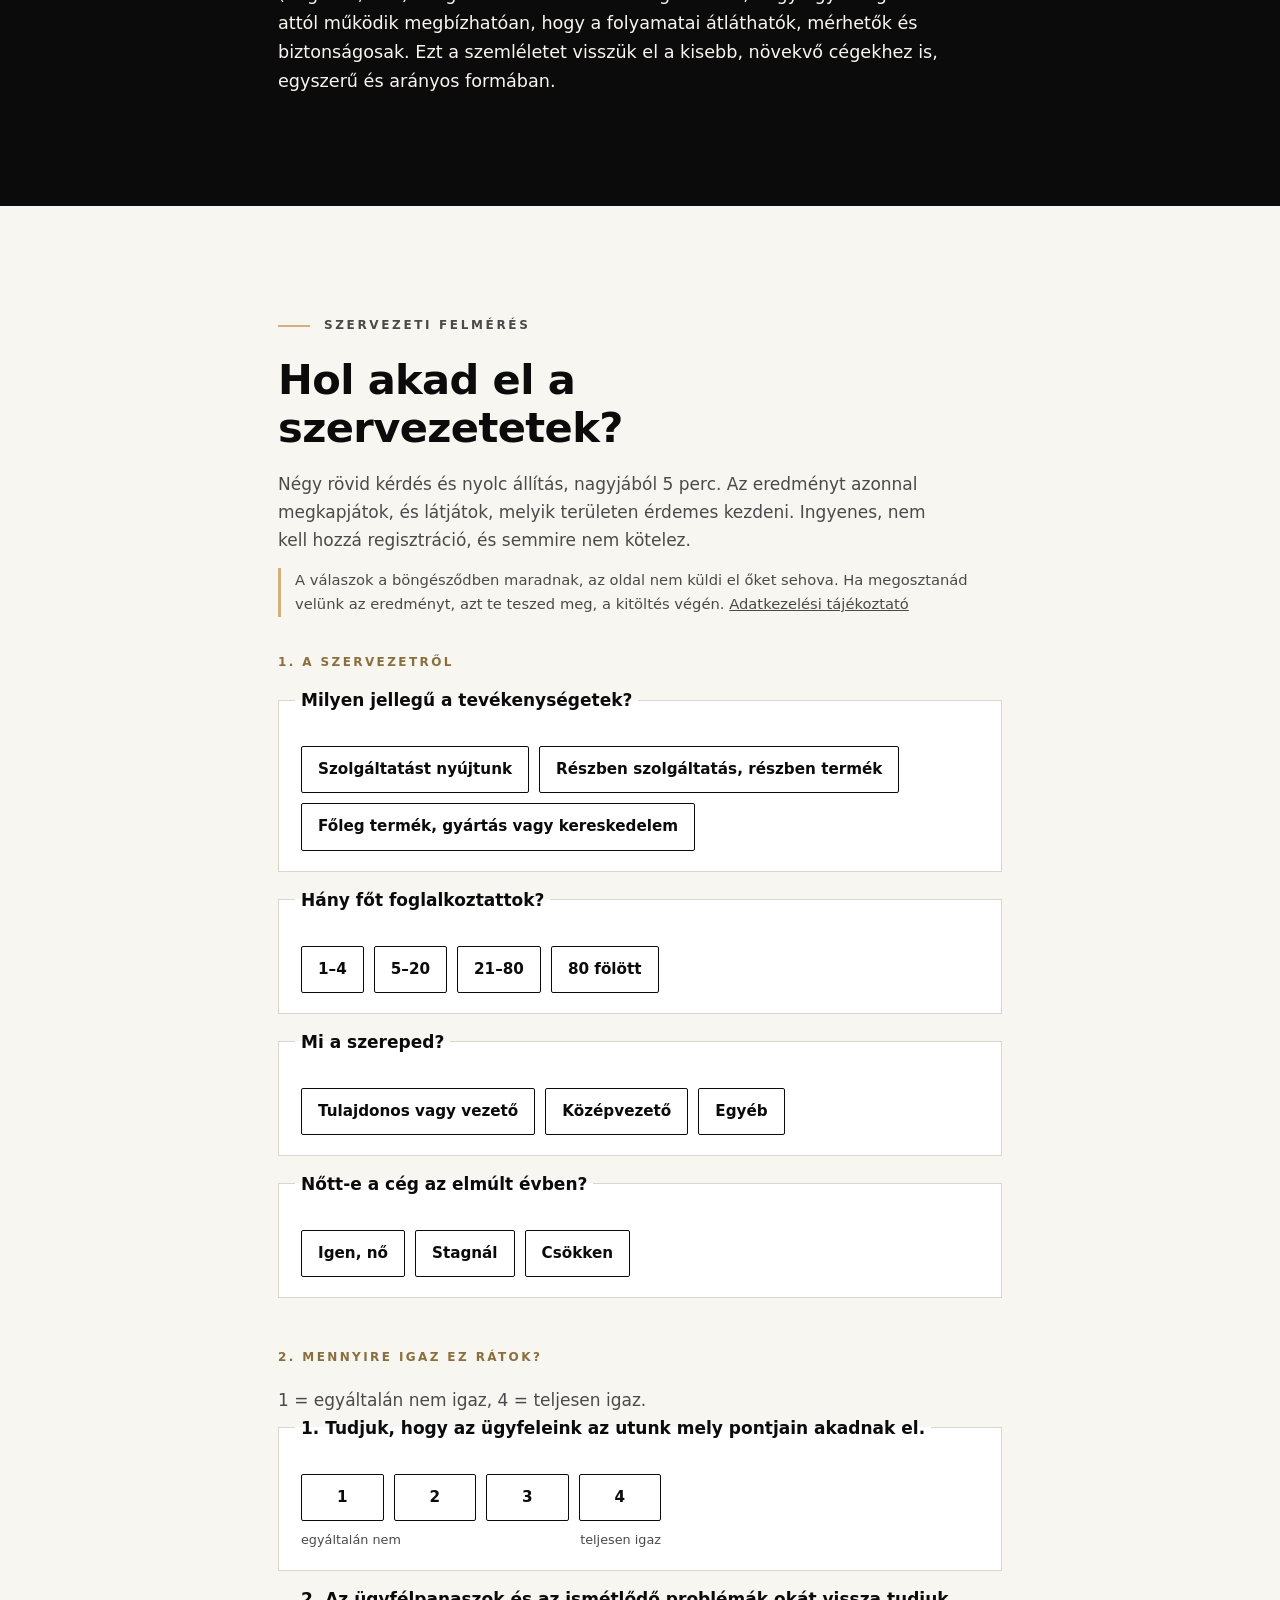
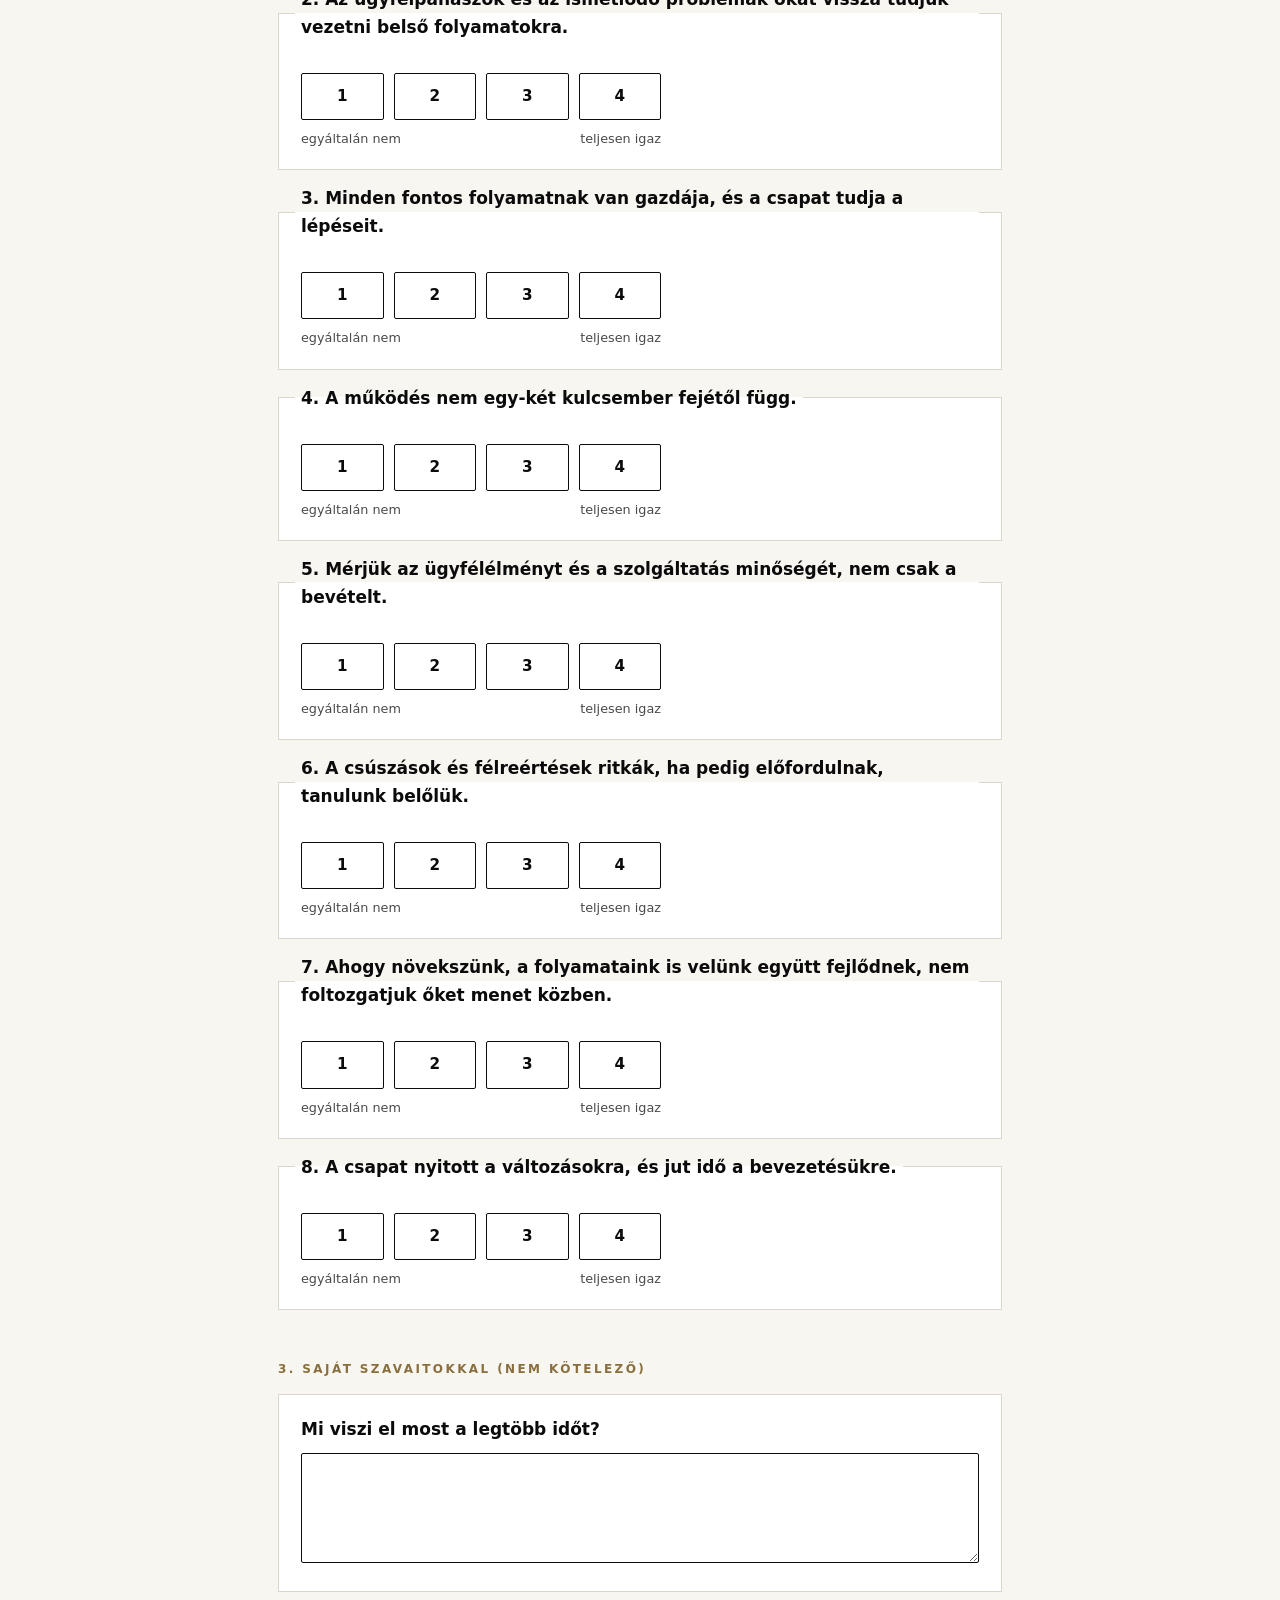
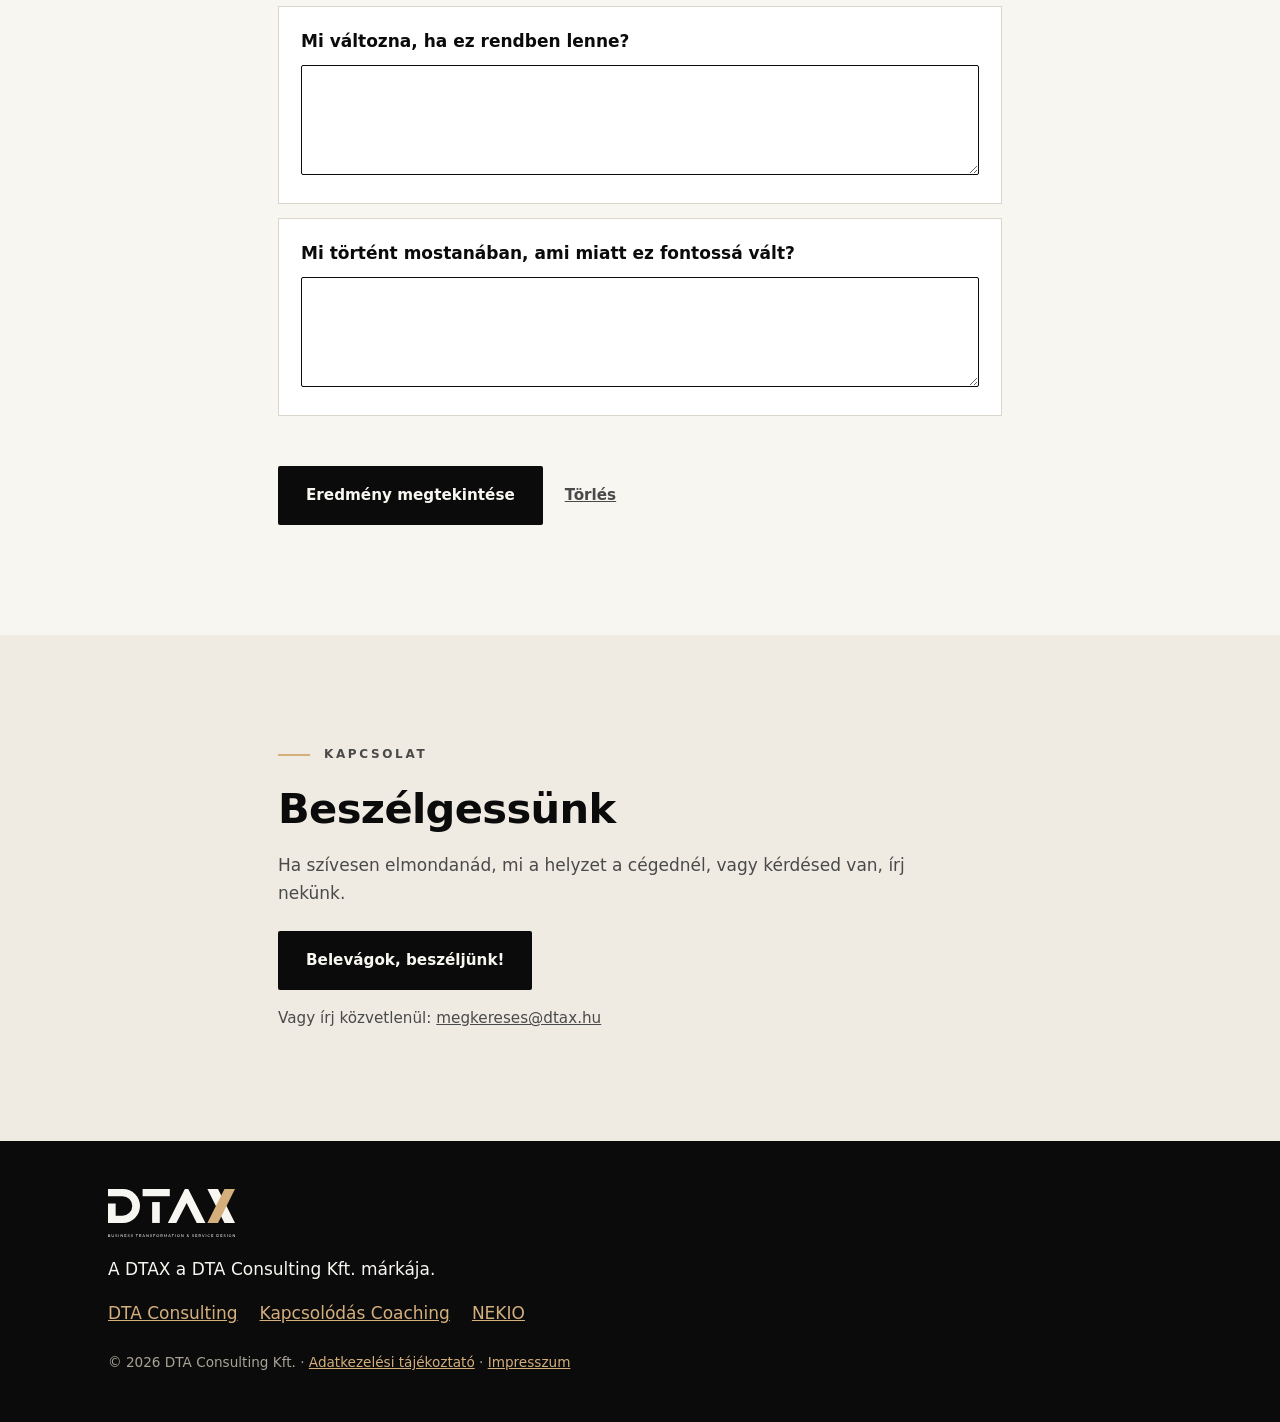
==== commit 208791a8: "Add files via upload" ====
--- a/index.html
+++ b/index.html
@@ -19,6 +19,34 @@
   <meta name="twitter:card" content="summary">
 
   <link rel="stylesheet" href="styles.css">
+  <script type="application/ld+json">
+{
+  "@context": "https://schema.org",
+  "@type": "ProfessionalService",
+  "@id": "https://dtax.hu/#service",
+  "name": "DTAX",
+  "description": "Üzleti transzformáció és szolgáltatástervezés növekvő szolgáltató vállalatoknak. Több idő a lényegre.",
+  "url": "https://dtax.hu/",
+  "logo": "https://dtax.hu/assets/apple-touch-icon.png",
+  "email": "megkereses@dtax.hu",
+  "areaServed": "HU",
+  "address": {
+    "@type": "PostalAddress",
+    "streetAddress": "Váci út 76. 3. emelet",
+    "postalCode": "1133",
+    "addressLocality": "Budapest",
+    "addressCountry": "HU"
+  },
+  "parentOrganization": {
+    "@type": "Organization",
+    "name": "DTA Consulting Kft.",
+    "url": "https://dta-consulting.hu/"
+  },
+  "sameAs": [
+    "https://www.linkedin.com/showcase/dta-x/"
+  ]
+}
+  </script>
 </head>
 <body>
   <a class="skip" href="#main">Ugrás a tartalomra</a>
@@ -201,7 +229,7 @@
         <a href="https://nekio.app/">NEKIO</a>
         <!-- SecHack: a link akkor kerüljön ide, ha a sechack.hu élesedett -->
       </nav>
-      <p class="copy">© <span id="year">2026</span> DTA Consulting Kft. · <a href="adatkezelesi-tajekoztato.html">Adatkezelési tájékoztató</a></p>
+      <p class="copy">© <span id="year">2026</span> DTA Consulting Kft. · <a href="adatkezelesi-tajekoztato.html">Adatkezelési tájékoztató</a> · <a href="impresszum.html">Impresszum</a></p>
     </div>
   </footer>
 
